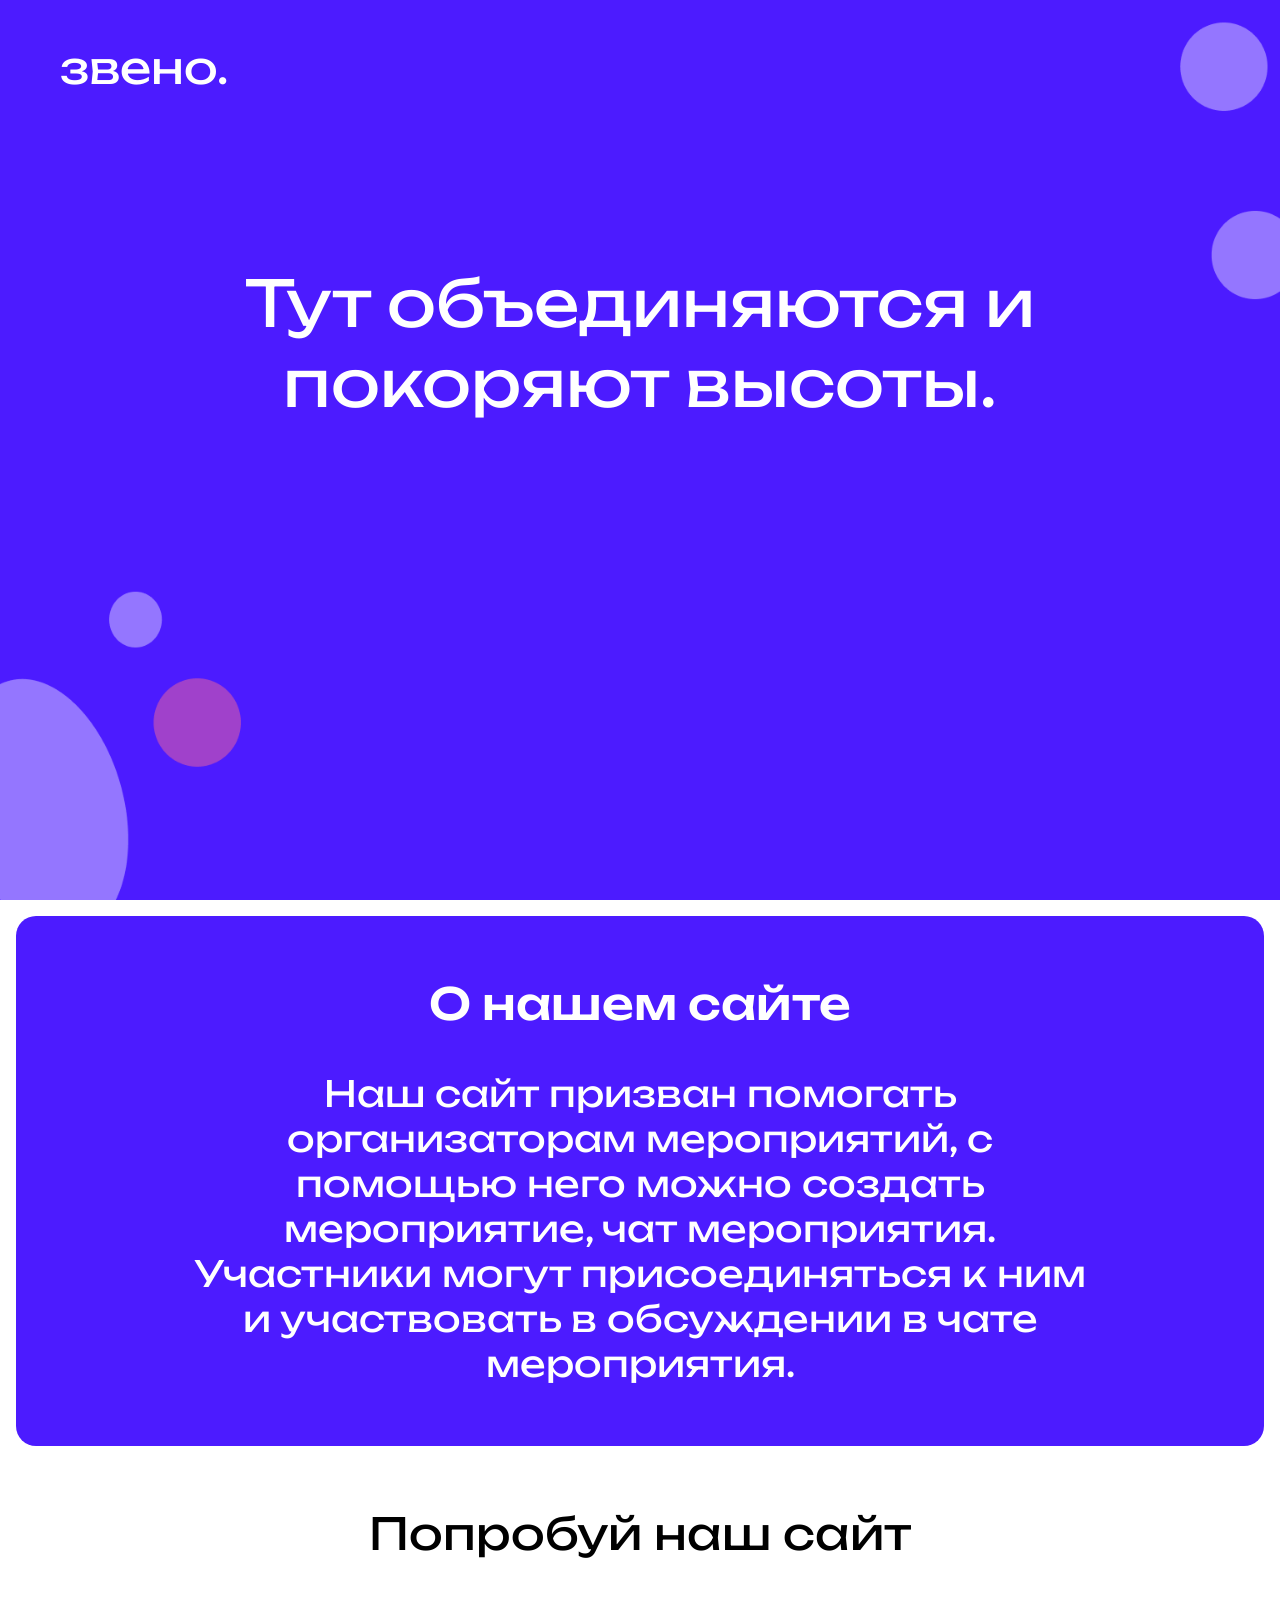
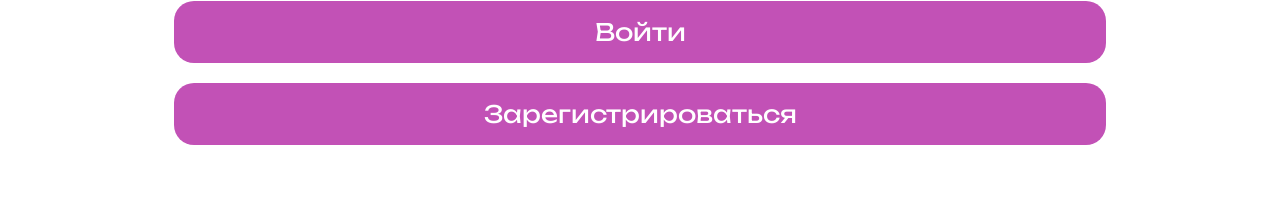
==== index.html @ 97622f2d "init commit" ====
<!DOCTYPE html>
<html lang="en">

<head>
    <meta charset="UTF-8">
    <meta name="viewport" content="width=device-width, initial-scale=1.0">
    <link rel="stylesheet" href="assets/css/fonts.css">
    <link rel="stylesheet" href="assets/css/style.css">
    <!-- <link rel="stylesheet" href="assets/css/aos.css"> -->
    <title>звено.</title>
</head>

<body>
    <div class="hero">
        <header class="hero-header">
            <p class="hero-logo">звено.</p>
        </header>
        <p class="hero-text">
            Тут объединяются и
            покоряют высоты.
        </p>
    </div>
    <main class="main-index">
        <div class="about-us">
            <!-- data-aos="fade-up" data-aos-anchor-placement="center-bottom" -->
            <div class="about-us-container">
                <h1 class="about-us__title">
                    О нашем сайте
                </h1>
                <p class="about-us__text">
                    Наш сайт призван помогать организаторам мероприятий, с помощью него можно создать мероприятие, чат
                    мероприятия. Участники могут присоединяться к ним и участвовать в обсуждении в чате мероприятия.
                </p>
            </div>
        </div>
        <div class="try-block">
            <!-- data-aos="fade-up" -->
            <h1 class="try-block__title">
                Попробуй наш сайт
            </h1>
            <div class="try-block__btns">
                <a href="app/pages/auth.html" class="btn-link-main"><button class="btn main-btn">Войти</button></a>
                <a href="app/pages/role.html" class="btn-link-main"><button class="btn main-btn">Зарегистрироваться</button></a>
            </div>
        </div>
    </main>
    <!-- <script src="assets/scripts/aos.js"></script>
    <script>
        AOS.init();
    </script> -->
</body>

</html>
---- assets/css/fonts.css ----
@font-face {
    font-family: 'Unbounded';
    src: url('../fonts/Unbounded-VariableFont_wght.ttf');
}
---- assets/css/style.css ----
:root {
    --white: #fff;
    --primary-color: #4C1BFF;
    --accent-color: #C251B6;
    --font64: 64px;
    --font44: 44px;
    --font36: 36px;
    --font24: 24px;
    --bradius: 20px;
}

body {
    display: flex;
    flex-direction: column;
    min-height: 100vh;
}

* {
    margin: 0;
    padding: 0;
    text-decoration: none;
    text-decoration-line: none;
    font-family: 'Unbounded';
}

.btn {
    background-color: var(--accent-color);
    color: var(--white);
    font-size: var(--font24);
    padding: 16px;
    border: none;
    border-radius: var(--bradius);
    cursor: pointer;
    transition: 0.3s;
}

.hidden {
    display: none;
}

.btn-click {
    width: 100%;
}

.main-btn {
    width: 100%;
}

.btn-link {
    width: 68%;
}

.btn:hover {
    opacity: 80%;
}

p {
    font-family: 'Unbounded';
    font-weight: 400;
}

.hero {
    height: 100vh;
    background-image: url('../img/bg-hero.png');
    background-size: cover;
}

.hero-header {
    width: 100%;
}

.logo {
    color: var(--white);
    font-size: var(--font44);
}

.hero-logo {
    color: var(--white);
    font-size: var(--font44);
    padding: 40px 60px;
}

.hero-text {
    color: var(--white);
    font-size: var(--font64);
    max-width: 940px;
    text-align: center;
    margin: 10% auto;
}

.header {
    margin: 0px 16px;
    border-radius: 0px 0px 20px 20px;
    background-color: var(--primary-color);
}

.header-wrapper {
    padding: 30px 60px;
    display: flex;
    justify-content: space-between;
    align-items: center;
}

.main {
    margin: 16px;
    padding: 60px 60px;
    border-radius: var(--bradius);
    background-color: var(--primary-color);
    flex-grow: 1;
}

.footer {
    margin: 0px 16px;
    border-radius: 20px 20px 0 0;
    padding: 33px;
    background-color: var(--primary-color);
}

.footer-container {
    display: flex;
    justify-content: space-between;
    align-items: center;
}

.footer-icons {
    display: flex;
    align-items: center;
}

.footer-icon {
    width: 120px;
    height: 60px;
}

.footer-copy__text {
    color: var(--white);
    font-weight: 400;
}

.main-index {
    padding: 16px;
}

.about-us {
    width: 100%;
    background-color: var(--primary-color);
    border-radius: var(--bradius);
}

.about-us-container {
    padding: 60px 160px;
    display: flex;
    flex-direction: column;
    gap: 40px;
    justify-content: center;
    text-align: center;
}

.about-us__title {
    font-size: var(--font44);
    color: var(--white);
    font-weight: 500;
}

.about-us__text {
    font-size: var(--font36);
    color: var(--white);
}

.try-block {
    margin: 60px 158px;
}

.try-block__title {
    font-size: var(--font44);
    font-weight: 400;
    text-align: center;
}

.try-block__btns {
    display: flex;
    flex-direction: column;
    gap: 20px;
    max-width: 940px;
    margin: 40px auto;
}

.role-block {
    height: 100vh;
    background-color: var(--primary-color);
}

.role-block__center {
    margin-top: 40px;
}

.role-block__center-title {
    text-align: center;
    color: var(--white);
    font-size: var(--font44);
}

.role-block__btns {
    margin-top: 60px;
    display: flex;
    flex-wrap: wrap;
    justify-content: center;
    gap: 130px;
}

.role-block__btn {
    cursor: pointer;
    transition: all 1s ease;
}

.role-block__btn_text {
    color: var(--white);
    font-size: var(--font36);
    text-align: center;
}

.role-block__btn:hover {
    color: var(--accent-color);
}

.role-block__btn:hover img {
    filter: brightness(0) saturate(100%) invert(37%) sepia(95%) saturate(1043%) hue-rotate(244deg) brightness(89%) contrast(94%);
}

.role-block__btn:hover .role-block__btn_text {
    color: var(--accent-color);
}

.form-title {
    color: var(--white);
    font-size: var(--font44);
    font-weight: 400;
    text-align: center;
}

.enter-form {
    max-width: 940px;
    margin: 40px auto;
    display: flex;
    flex-direction: column;
    gap: 60px;
}

.enter-form-container {
    display: flex;
    flex-direction: column;
    gap: 40px;
}

.form-input {
    background-color: var(--white);
    color: var(--primary-color);
    padding: 16px;
    border-radius: var(--bradius);
    border: none;
    font-size: var(--font24);
    box-shadow: 4px 4px 8px 0px rgba(34, 60, 80, 0.2);
}

.enter-form-btns {
    display: flex;
    flex-direction: column;
    gap: 40px;
}

.enter-form-link {
    display: flex;
    justify-content: center;
    gap: 5px;
}

.enter-form-link__text {
    color: var(--white);
    font-size: 16px;
}

.enter-form-link__link {
    color: var(--accent-color);
}

.event-title-head {
    color: var(--white);
    font-weight: 400;
}

.burger-menu {
    display: flex;
    flex-direction: column;
    width: 60px;
    gap: 10px;
    cursor: pointer;
}

.burger-menu__item {
    height: 5px;
    background-color: var(--white);
    transition: 0.5s;
}

.event-title {}

.event-wrapper {
    margin-top: 30px;
    display: flex;
    flex-direction: column;
    gap: 32px;
}

.event-block {
    padding: 16px;
    background-color: var(--white);
    border-radius: var(--bradius);
    display: flex;
    flex-direction: column;
    gap: 16px;
}

.event-tags {
    display: flex;
    flex-wrap: wrap;
    gap: 8px;
}

.event-tag {
    padding: 16px;
    background-color: var(--primary-color);
    border-radius: var(--bradius);
    color: var(--white);
}

.event-title {
    color: var(--primary-color);
    font-size: var(--font24);
}

.event-organisators {
    font-size: 16px;
    color: var(--accent-color);
}

.event-grade {
    display: flex;
    flex-direction: column;
    gap: 8px;
}

.event-grade__text,
.event-members__title {
    color: var(--primary-color);
    font-size: var(--font24);
}

.event-members__title {
    margin-bottom: 8px;
}

.event-grade__star {
    cursor: pointer;
}

.event-members {
    display: flex;
    flex-direction: column;
}

.event-member-down {
    display: flex;
    align-items: center;
    justify-content: space-between;
    width: 100%;
}

.event-member-line {
    width: 80%;
    height: 30px;
    border-radius: var(--bradius);
    overflow: hidden;
    border: 2px solid var(--primary-color);
}

.event-member-line__pink {
    height: 30px;
    width: 40%;
    background-color: var(--accent-color);
    border-radius: var(--bradius);
}

.event-member__blocks {
    display: flex;
    gap: 8px;
}

.event-members__block {
    color: var(--white);
    background-color: var(--accent-color);
    padding: 8px 24px;
    border-radius: var(--bradius);
}

.event-members__block__text {}

.event-btns {
    width: 100%;
    display: flex;
    justify-content: space-between;
}

.event-btn-big {
    width: 100%;
    justify-content: center;
    height: 72px;
}

.event-btn-small {
    display: flex;
    justify-content: space-around;
}

.event-btn-small-main {
    width: 30%;
    display: flex;
    justify-content: space-around;
}

.event-btn-small,
.event-btn-big {
    display: flex;
    align-items: center;
}

.mero {
    display: flex;
    flex-direction: column;
    gap: 32px;
}

.mero-title {
    font-size: var(--font36);
    font-weight: 500;
    color: var(--white);
}

.mero-desc {
    display: flex;
    flex-direction: column;
    gap: 16px;
}

.mero-desc__detail {
    display: flex;
    align-items: center;
    gap: 16px;
}

.mero-desc__detail_text {
    color: var(--white);
    font-size: var(--font24);
    font-weight: 400;
}

.mero__plan {
    font-size: var(--font36);
    font-weight: 500;
    color: var(--white);
}

.mero-wrapper {
    display: inline;
}

.mero-wrapper__days {
    display: flex;
    flex-direction: column;
    gap: 8px;
}

.mero-wrapper__day {
    font-size: var(--font24);
    color: var(--white);
}

.mero-wrappder__date {
    font-size: var(--font24);
    color: var(--accent-color);
}

.mero-wrapper__days_day-block {
    display: flex;
    gap: 32px;
    padding: 16px;
    border-radius: var(--bradius);
    background-color: var(--white);
}

.mero-wrapper__days-date {
    margin-top: 30px;
}

.mero-wrapper_days_day-block-time,
.mero-wrapper_days_day-block-text {
    font-size: var(--font24);
    color: var(--primary-color);
}

.mero-notes {
    display: flex;
    flex-direction: column;
    gap: 16px;
}

.mero-notes__title {
    color: var(--white);
    font-size: var(--font36);
}

.mero-notes__text {
    color: var(--white);
    font-size: var(--font24);
}

.mero-btns {
    display: flex;
    flex-direction: column;
    gap: 16px;
}

.popup-menu {
    height: 100vh;
    width: 100%;
    background-color: var(--primary-color);
    position: fixed;
    z-index: 1000;
    top: 0;
    left: 0;
}

.popup-header {
    padding: 30px;
    display: flex;
    justify-content: end;
}

.close-btn {
    cursor: pointer;
    transition: 0.3s;
}

.close-btn:hover {
    opacity: 60%;
}

.popup-btns {
    display: flex;
    flex-direction: column;
    margin-top: 8%;
}

.popup-btn {
    cursor: pointer;
    padding: 30px;
    background-color: var(--white);
    border: 2px solid var(--primary-color);
    transition: 0.3s;
}

.popup-btn:hover {
    background-color: var(--accent-color);
}

.popup-btn:hover .popup-btn-text {
    color: var(--white);
}

.popup-btn-text {
    text-align: center;
    color: var(--primary-color);
    font-size: var(--font24);
}

.chat-panel {
    position: fixed;
    top: 0;
    right: 0;
    width: 50%;
    height: 100vh;
    background-color: #fff;
    box-shadow: -2px 0 10px rgba(0, 0, 0, 0.1);
    z-index: 2000;
    transition: transform 0.3s ease-in-out;
    transform: translateX(0);

    display: flex;
    flex-direction: column;
}

.chat-panel.hidden {
    transform: translateX(100%);
}

.chat-header {
    border-radius: 0px 0px 20px 20px;
    display: flex;
    justify-content: space-between;
    align-items: center;
    padding: 20px;
    border-bottom: 1px solid #eee;
    background-color: var(--primary-color);
    color: white;
}

.chat-title {
    margin: 0;
    font-size: 18px;
    font-weight: 500;
}

.chat-close {
    background: none;
    border: none;
    cursor: pointer;
    padding: 5px;
    display: flex;
    align-items: center;
    justify-content: center;
}

.chat-close img {
    width: 20px;
    height: 20px;
    filter: brightness(0) invert(1);
}

.chat-messages {
    flex: 1;
    overflow-y: auto;
    padding: 20px;
    display: flex;
    flex-direction: column;
    gap: 15px;
    background-color: #f8f9fa;
}

.chat-message {
    display: flex;
    gap: 10px;
    max-width: 80%;
}

.chat-message--sent {
    align-self: flex-end;
    flex-direction: row-reverse;
}

.chat-message--received {
    align-self: flex-start;
}

.chat-message__avatar {
    width: 36px;
    height: 36px;
    border-radius: 50%;
    background-color: var(--primary-color);
    color: white;
    display: flex;
    align-items: center;
    justify-content: center;
    font-weight: 500;
    flex-shrink: 0;
}

.chat-message__content {
    background-color: white;
    padding: 10px 15px;
    border-radius: 20px;
    box-shadow: 0 1px 2px rgba(0, 0, 0, 0.1);
}

.chat-message--sent .chat-message__content {
    background-color: var(--primary-color);
    color: white;
}

.chat-message__sender {
    font-size: 12px;
    font-weight: 500;
    margin-bottom: 4px;
    color: #666;
}

.chat-message--sent .chat-message__sender {
    display: none;
}

.chat-message__text {
    font-size: 14px;
    line-height: 1.4;
    word-wrap: break-word;
}

.chat-message--sent .chat-message__text {
    color: white;
}

.chat-message__time {
    font-size: 10px;
    color: #999;
    margin-top: 4px;
    text-align: right;
}

.chat-message--sent .chat-message__time {
    color: rgba(255, 255, 255, 0.7);
}

.chat-input-area {
    display: flex;
    padding: 15px 20px;
    border-top: 1px solid #eee;
    background-color: white;
    gap: 10px;
}

.chat-input {
    flex: 1;
    padding: 12px 15px;
    border: 1px solid #ddd;
    border-radius: 25px;
    font-size: 14px;
    outline: none;
    transition: border-color 0.2s;
}

.chat-input:focus {
    border-color: var(--primary-color);
}

.chat-send {
    width: 45px;
    height: 45px;
    border-radius: 50%;
    background-color: var(--primary-color);
    border: none;
    cursor: pointer;
    display: flex;
    align-items: center;
    justify-content: center;
    transition: background-color 0.2s;
    flex-shrink: 0;
}

.chat-send:hover {
    background-color: var(--accent-color);
    opacity: 0.9;
}

.chat-send img {
    width: 20px;
    height: 20px;
    filter: brightness(0) invert(1);
}

.chat-overlay {
    position: fixed;
    top: 0;
    left: 0;
    width: 100%;
    height: 100%;
    background-color: rgba(0, 0, 0, 0.5);
    z-index: 1999;
    opacity: 0;
    visibility: hidden;
    transition: opacity 0.3s ease-in-out;
}

.chat-overlay.visible {
    opacity: 1;
    visibility: visible;
}

@media (max-width: 430px) {

    .hero-logo,
    .logo {
        font-size: var(--font24);
    }

    .hero-text {
        font-size: var(--font36);
        margin: 40% auto;
    }

    .about-us-container {
        padding: 16px 16px;

    }

    .about-us__title {
        font-size: var(--font24);
    }

    .about-us__text {
        font-size: var(--font24);
    }

    .try-block {
        margin: 20px 16px;
    }

    .try-block__title {
        font-size: var(--font24);
    }

    .btn {
        font-size: 18px;
    }

    .header-wrapper {
        padding: 20px;
    }

    .main {
        padding: 30px 30px;
    }

    .form-title {
        font-size: var(--font36);
    }

    .form-input {
        font-size: 14px;
    }

    .enter-form-container {
        gap: 20px;
    }

    .enter-form-link {
        flex-direction: column;
    }

    .burger-menu {
        width: 35px;
        gap: 6px;
    }

    .burger-menu__item {
        height: 3px;
    }

    .event-title-head {
        font-size: var(--font24);
    }

    .event-tag {
        width: 100%;
    }

    .event-tag__text {
        font-size: 16px;
    }

    .event-title {
        font-size: 20px;
        font-weight: 500;
    }

    .event-grade__text,
    .event-members__title {
        font-size: 20px;
    }

    .event-grade__star {
        width: 30px;
    }

    .event-member-down {
        flex-direction: column;
        gap: 10px;
    }

    .event-member-line {
        width: 100%;
    }

    .event-member__blocks {
        width: 100%;
        justify-content: start;
    }

    .event-btns {
        flex-direction: column;
        gap: 10px;
    }

    .btn-link {
        width: 100%;
    }

    .event-btn-small-main {
        width: 100%;
    }

    .footer {
        padding: 16px;
    }

    .footer-container {
        flex-direction: column;
        gap: 8px;
    }

    .footer-icons {
        width: 100%;
        justify-content: space-between;
    }

    .footer-icon {
        width: 60px;
    }

    .vk-icon {
        width: 40px;
        order: -1;
    }

    .zveno-icon {
        width: 100px;
    }

    .footer-copy {
        font-size: 14px;
        font-weight: 200;
    }

    .close-btn {
        width: 35px;
    }

    .role-block__center-title {
        font-size: var(--font24);
    }

    .role-block__btn_text {
        font-size: var(--font24);
    }

    .role-block {
        height: 100vh;
    }

    .role-block__center {
        margin: 20px 0px;
    }

    .role-block__btns {
        margin-top: 30px;
        gap: 30px;
    }

    .mero-title {
        font-size: var(--font24);
    }

    .mero-desc__detail_img {
        width: 25px;
    }

    .mero-desc__detail_text {
        font-size: 16px;
    }

    .mero__plan {
        font-size: var(--font24);
    }

    .mero-wrappder__date {
        font-size: 18px;
    }

    .mero-wrapper__days_day-block {
        flex-direction: column;
        gap: 8px;
    }

    .mero-wrapper_days_day-block-time {
        color: var(--accent-color);
    }

    .mero-wrapper_days_day-block-text {
        font-size: 18px;
    }

    .mero-notes__title {
        font-size: var(--font24);
    }

    .mero-notes__text {
        font-size: 18px;
    }

    .chat-panel {
        width: 100%;
    }
}
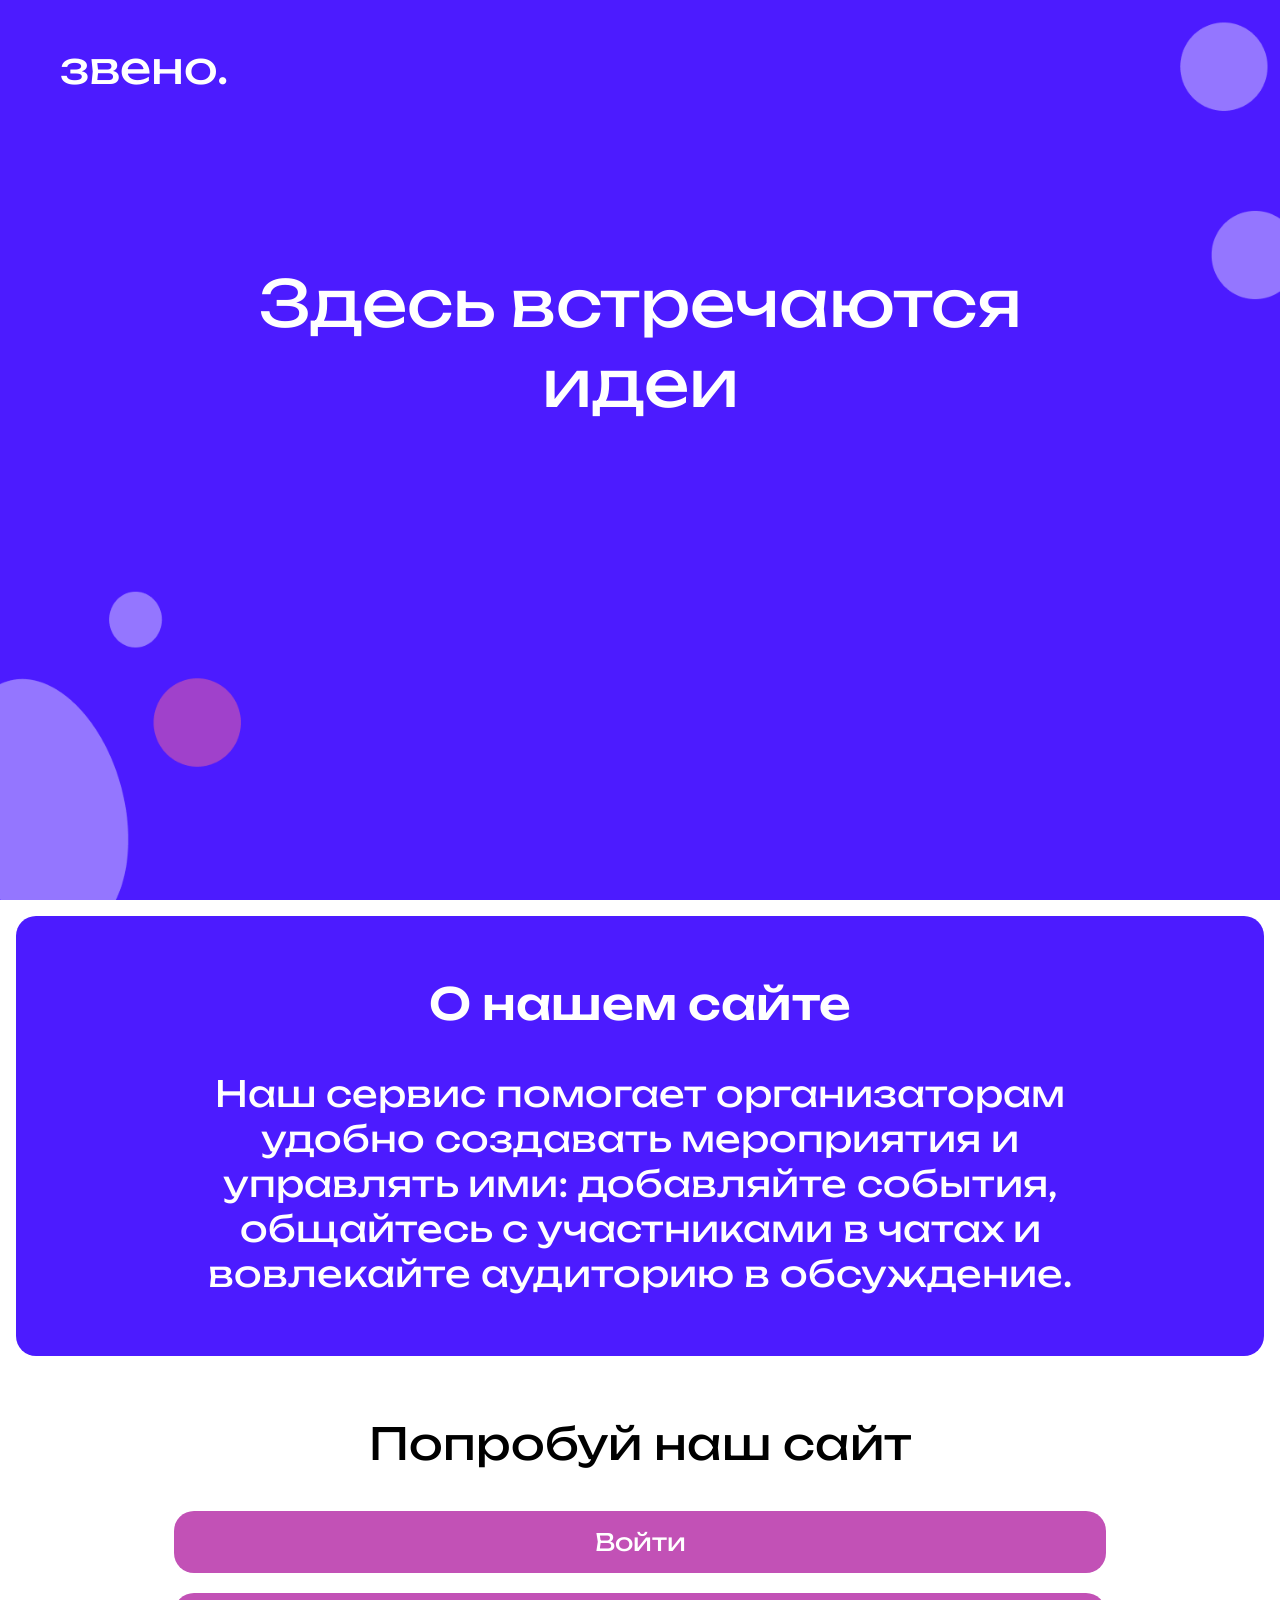
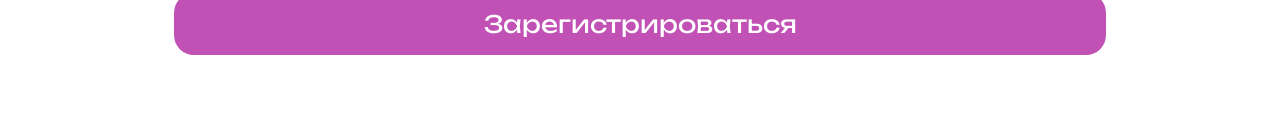
==== commit 36dcf487: "change index text" ====
--- a/index.html
+++ b/index.html
@@ -16,8 +16,7 @@
             <p class="hero-logo">звено.</p>
         </header>
         <p class="hero-text">
-            Тут объединяются и
-            покоряют высоты.
+            Здесь встречаются идеи
         </p>
     </div>
     <main class="main-index">
@@ -28,8 +27,8 @@
                     О нашем сайте
                 </h1>
                 <p class="about-us__text">
-                    Наш сайт призван помогать организаторам мероприятий, с помощью него можно создать мероприятие, чат
-                    мероприятия. Участники могут присоединяться к ним и участвовать в обсуждении в чате мероприятия.
+                    Наш сервис помогает организаторам удобно создавать мероприятия и управлять ими: добавляйте события,
+                    общайтесь с участниками в чатах и вовлекайте аудиторию в обсуждение.
                 </p>
             </div>
         </div>
@@ -40,7 +39,8 @@
             </h1>
             <div class="try-block__btns">
                 <a href="app/pages/auth.html" class="btn-link-main"><button class="btn main-btn">Войти</button></a>
-                <a href="app/pages/role.html" class="btn-link-main"><button class="btn main-btn">Зарегистрироваться</button></a>
+                <a href="app/pages/role.html" class="btn-link-main"><button
+                        class="btn main-btn">Зарегистрироваться</button></a>
             </div>
         </div>
     </main>
--- a/assets/css/style.css
+++ b/assets/css/style.css
@@ -530,6 +530,10 @@
 }
 
 .popup-menu {
+    opacity: 0;
+    visibility: hidden;
+    transform: translateY(-20px);
+    transition: opacity 0.3s ease, transform 0.3s ease, visibility 0.3s;
     height: 100vh;
     width: 100%;
     background-color: var(--primary-color);
@@ -537,6 +541,12 @@
     z-index: 1000;
     top: 0;
     left: 0;
+}
+
+.popup-menu.active {
+    opacity: 1;
+    visibility: visible;
+    transform: translateY(0);
 }
 
 .popup-header {
@@ -903,6 +913,12 @@
 
     .event-btn-small-main {
         width: 100%;
+        display: flex;
+        align-items: center;
+    }
+
+    .chat-icon {
+        width: 30px;
     }
 
     .footer {
@@ -1006,4 +1022,14 @@
     .chat-panel {
         width: 100%;
     }
+
+    .role-block__img {
+        width: 80%;
+    }
+
+    .role-block__btn {
+        display: flex;
+        flex-direction: column;
+        align-items: center;
+    }
 }
